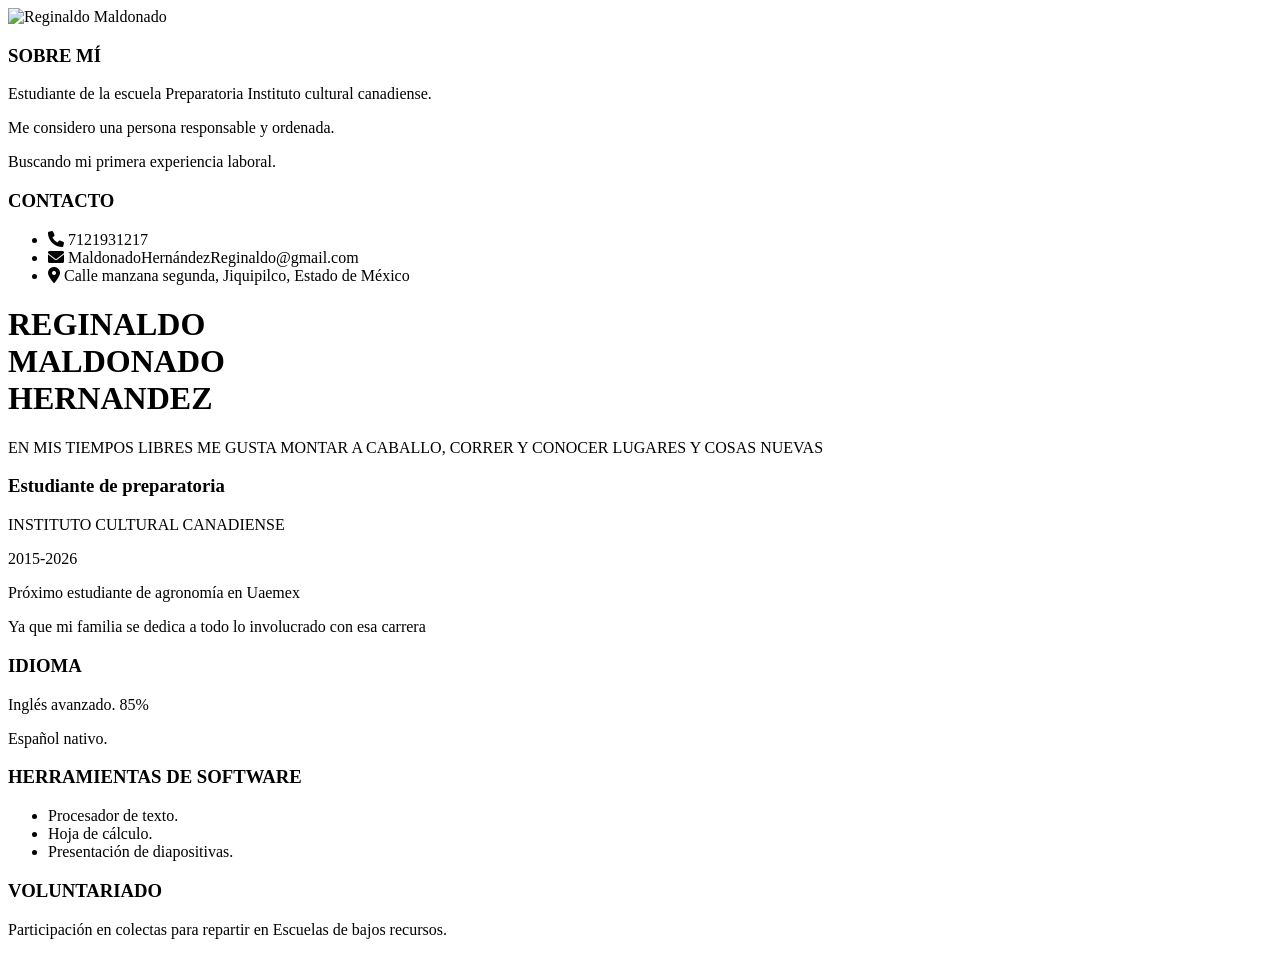
==== index.html @ dc47ec7a "Update and rename CV.html to index.html" ====
<!DOCTYPE html>
<html lang="es">
<head>
    <meta charset="UTF-8">
    <meta name="viewport" content="width=device-width, initial-scale=1.0">
    <title>CV - Reginaldo Maldonado Hernandez</title>
    <link href="https://fonts.googleapis.com/css2?family=Inter:wght@300;400;700&display=swap" rel="stylesheet">
    <link rel="stylesheet" href="https://cdnjs.cloudflare.com/ajax/libs/font-awesome/6.0.0/css/all.min.css">
    <link rel="stylesheet" href="style.css">
</head>
<body>

    <div class="cv-page">
        <div class="content-wrapper">
            <aside class="left-column">
                <div class="photo-container">
                    <img src="foto.jpg" alt="Reginaldo Maldonado" class="profile-photo">
                </div>

                <section class="section-left">
                    <h3>SOBRE MÍ</h3>
                    <p>Estudiante de la escuela Preparatoria Instituto cultural canadiense.</p>
                    <p>Me considero una persona responsable y ordenada.</p>
                    <p>Buscando mi primera experiencia laboral.</p>
                </section>

                <section class="section-left">
                    <h3>CONTACTO</h3>
                    <ul class="contact-list">
                        <li><i class="fas fa-phone"></i> 7121931217</li>
                        <li><i class="fas fa-envelope"></i> MaldonadoHernándezReginaldo@gmail.com</li>
                        <li><i class="fas fa-map-marker-alt"></i> Calle manzana segunda, Jiquipilco, Estado de México</li>
                    </ul>
                </section>
            </aside>

            <main class="right-column">
                <header class="header-right">
                    <h1>REGINALDO<br>MALDONADO<br>HERNANDEZ</h1>
                    <p class="tagline">EN MIS TIEMPOS LIBRES ME GUSTA MONTAR A CABALLO, CORRER Y CONOCER LUGARES Y COSAS NUEVAS</p>
                </header>

                <section>
                    <h3>Estudiante de preparatoria</h3>
                    <div class="exp-item">
                        <p class="bold">INSTITUTO CULTURAL CANADIENSE</p>
                        <p class="date">2015-2026</p>
                        <p class="italic">Próximo estudiante de agronomía en Uaemex</p>
                        <p class="italic small">Ya que mi familia se dedica a todo lo involucrado con esa carrera</p>
                    </div>
                </section>

                <section>
                    <h3>IDIOMA</h3>
                    <p>Inglés avanzado. 85%</p>
                    <p>Español nativo.</p>
                </section>

                <section>
                    <h3>HERRAMIENTAS DE SOFTWARE</h3>
                    <ul class="simple-list">
                        <li>Procesador de texto.</li>
                        <li>Hoja de cálculo.</li>
                        <li>Presentación de diapositivas.</li>
                    </ul>
                </section>

                <section>
                    <h3>VOLUNTARIADO</h3>
                    <p>Participación en colectas para repartir en Escuelas de bajos recursos.</p>
                </section>
            </main>
        </div>
    </div>

</body>
</html>
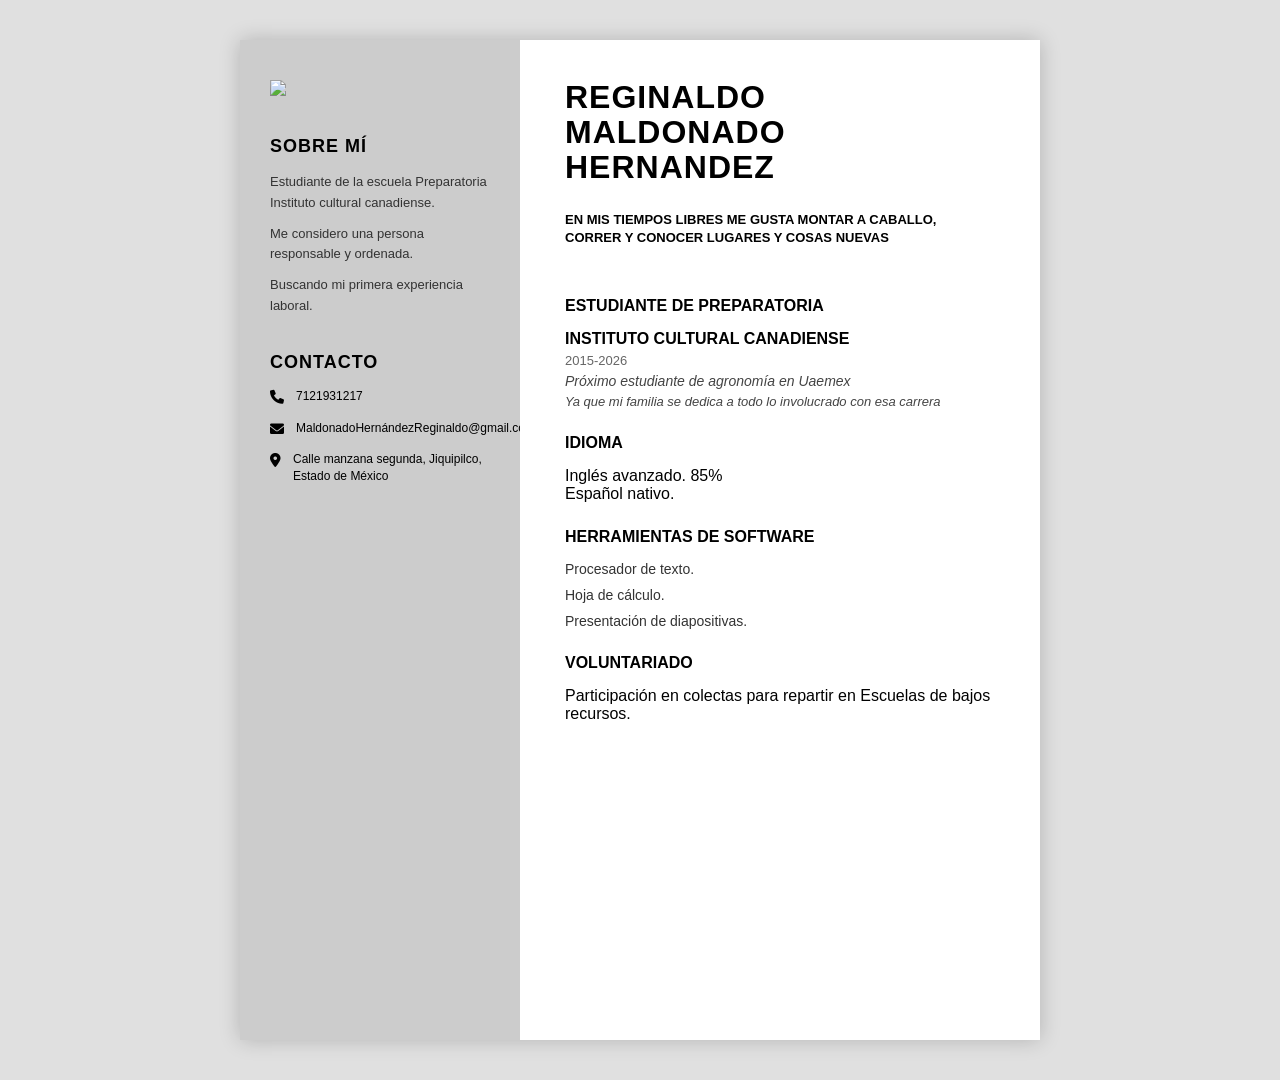
==== commit c1a62a60: "Update index.html" ====
--- a/index.html
+++ b/index.html
@@ -14,7 +14,7 @@
         <div class="content-wrapper">
             <aside class="left-column">
                 <div class="photo-container">
-                    <img src="foto.jpg" alt="Reginaldo Maldonado" class="profile-photo">
+                    <img src= regi.pngalt="Reginaldo Maldonado" class="profile-photo">
                 </div>
 
                 <section class="section-left">
--- a/style.css
+++ b/style.css
@@ -0,0 +1,135 @@
+* {
+    margin: 0;
+    padding: 0;
+    box-sizing: border-box;
+    font-family: 'Inter', sans-serif;
+}
+
+body {
+    background-color: #e0e0e0;
+    padding: 40px 0;
+}
+
+.cv-page {
+    max-width: 800px;
+    margin: 0 auto;
+    background: white;
+    min-height: 1000px;
+    box-shadow: 0 0 20px rgba(0,0,0,0.2);
+}
+
+.content-wrapper {
+    display: flex;
+    min-height: 1000px;
+}
+
+/* COLUMNA IZQUIERDA */
+.left-column {
+    width: 35%;
+    background-color: #cccccc; /* Gris de la imagen */
+    padding: 40px 30px;
+}
+
+.photo-container {
+    width: 100%;
+    margin-bottom: 40px;
+}
+
+.profile-photo {
+    width: 100%;
+    height: auto;
+    display: block;
+}
+
+.section-left {
+    margin-bottom: 35px;
+}
+
+.section-left h3 {
+    font-size: 18px;
+    font-weight: 700;
+    margin-bottom: 15px;
+    letter-spacing: 1px;
+}
+
+.section-left p {
+    font-size: 13px;
+    line-height: 1.6;
+    margin-bottom: 10px;
+    color: #333;
+}
+
+/* CONTACTO */
+.contact-list {
+    list-style: none;
+}
+
+.contact-list li {
+    font-size: 12px;
+    margin-bottom: 15px;
+    display: flex;
+    align-items: flex-start;
+    line-height: 1.4;
+}
+
+.contact-list i {
+    margin-right: 12px;
+    font-size: 14px;
+    margin-top: 2px;
+}
+
+/* COLUMNA DERECHA */
+.right-column {
+    width: 65%;
+    padding: 40px 45px;
+    background-color: white;
+}
+
+.header-right h1 {
+    font-size: 32px;
+    line-height: 1.1;
+    font-weight: 800;
+    margin-bottom: 25px;
+    letter-spacing: 1px;
+}
+
+.tagline {
+    font-size: 13px;
+    font-weight: 700;
+    margin-bottom: 50px;
+    line-height: 1.4;
+    max-width: 90%;
+}
+
+h3 {
+    font-size: 16px;
+    text-transform: uppercase;
+    margin-top: 25px;
+    margin-bottom: 15px;
+    font-weight: 700;
+}
+
+.exp-item {
+    margin-bottom: 15px;
+}
+
+.bold { font-weight: 700; }
+.date { color: #666; font-size: 13px; margin: 5px 0; }
+.italic { font-style: italic; color: #444; font-size: 14px; margin-top: 5px;}
+.small { font-size: 13px; }
+
+.simple-list {
+    list-style: none;
+}
+
+.simple-list li {
+    font-size: 14px;
+    margin-bottom: 10px;
+    color: #333;
+}
+
+/* Ajuste para pantallas pequeñas */
+@media (max-width: 600px) {
+    .content-wrapper { flex-direction: column; }
+    .left-column, .right-column { width: 100%; }
+}
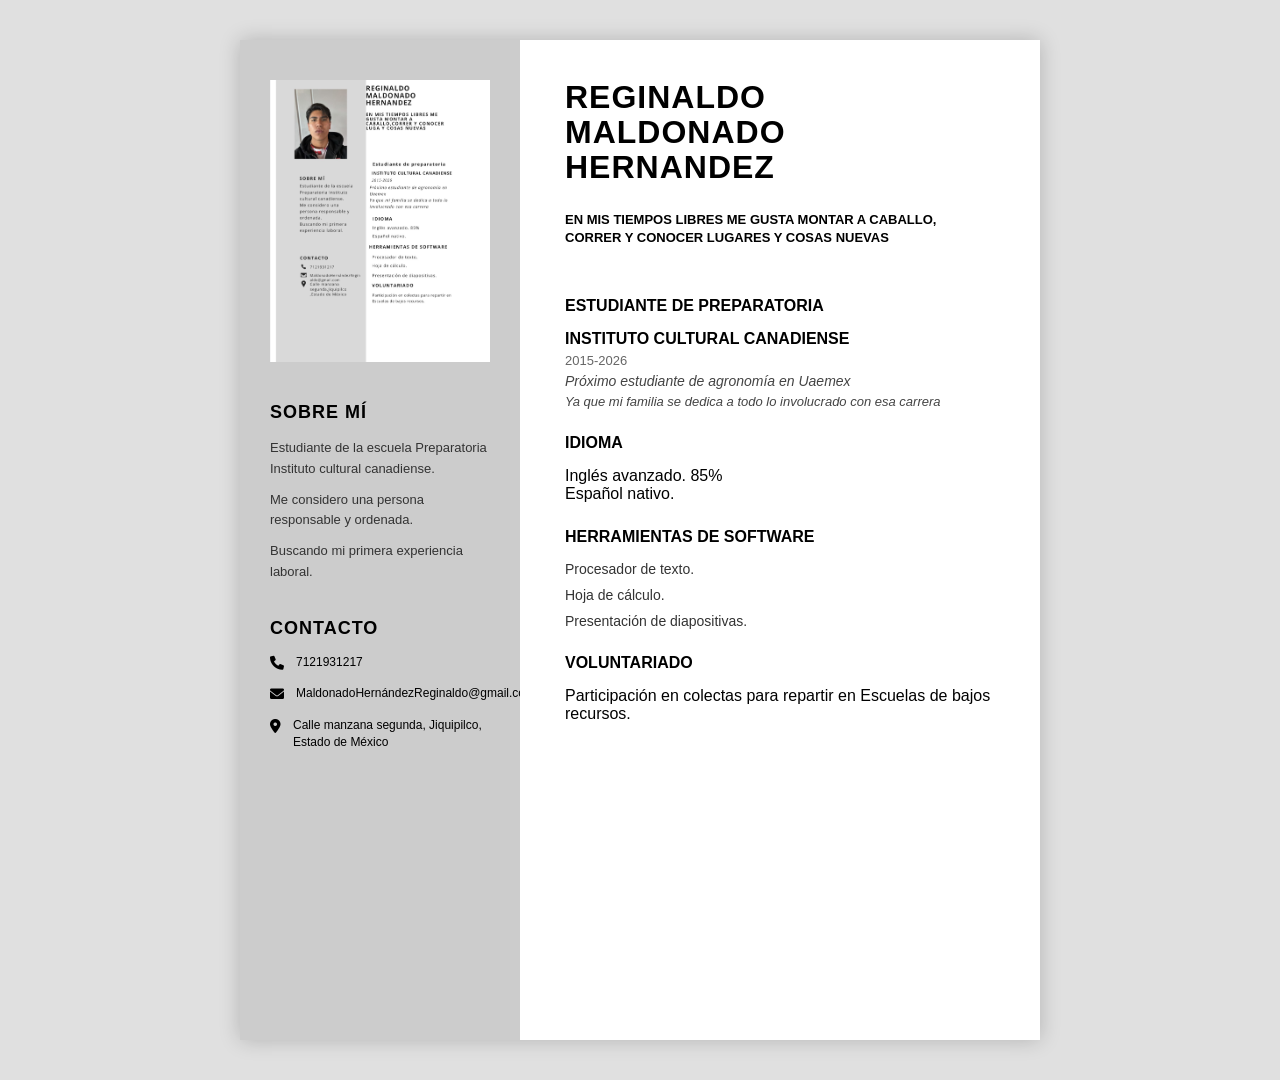
==== commit 15eca385: "Update index.html" ====
--- a/index.html
+++ b/index.html
@@ -14,7 +14,7 @@
         <div class="content-wrapper">
             <aside class="left-column">
                 <div class="photo-container">
-                    <img src= regi.pngalt="Reginaldo Maldonado" class="profile-photo">
+                    <img src= regi.png ="Reginaldo Maldonado" class="profile-photo">
                 </div>
 
                 <section class="section-left">
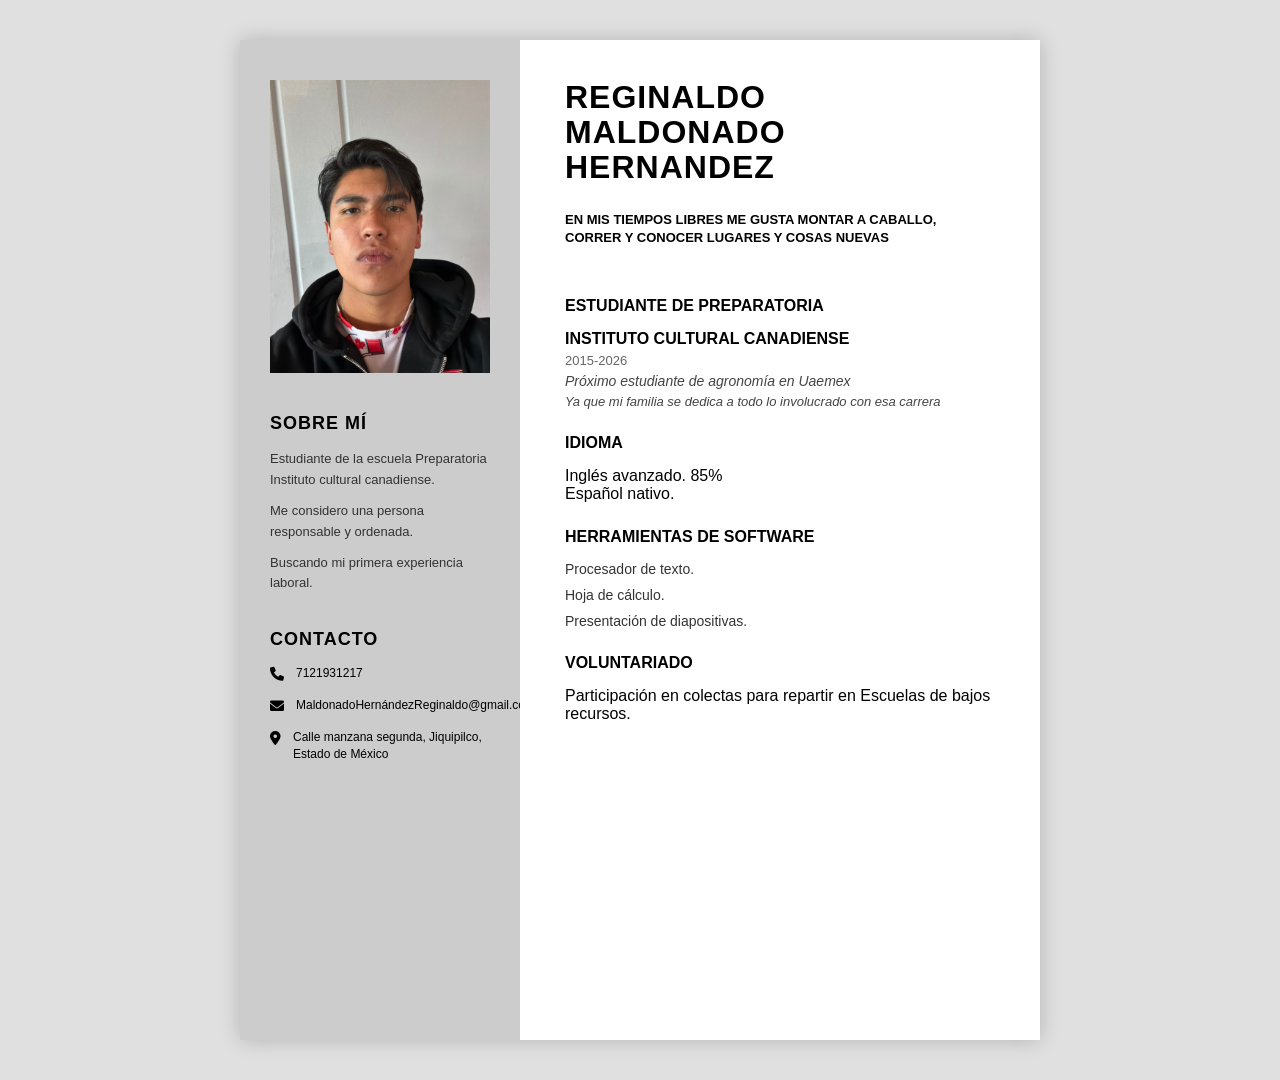
==== commit 741f6ec1: "Update index.html" ====
--- a/index.html
+++ b/index.html
@@ -14,7 +14,7 @@
         <div class="content-wrapper">
             <aside class="left-column">
                 <div class="photo-container">
-                    <img src= regi.png ="Reginaldo Maldonado" class="profile-photo">
+                    <img src= regi1.png ="Reginaldo Maldonado" class="profile-photo">
                 </div>
 
                 <section class="section-left">
